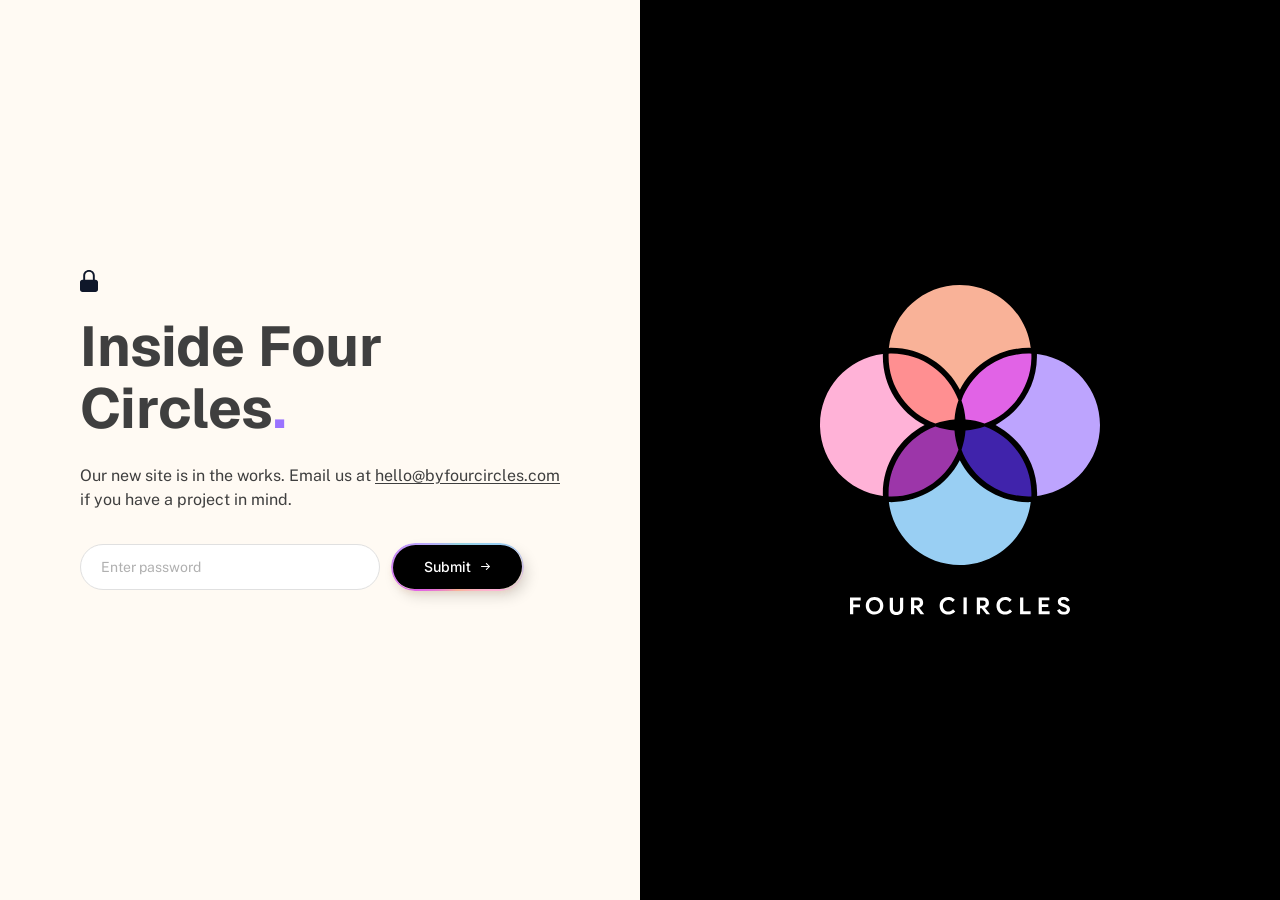
==== index.html @ 44c427d6 "Nav scroll-progress bar, purple active underline, project switcher, sharper hero images Nav: removed" ====
<!DOCTYPE html>
<html lang="en">
<head>
  <meta charset="UTF-8">
  <meta name="viewport" content="width=device-width, initial-scale=1.0">
  <script>if(sessionStorage.getItem('fc-auth')!=='true')window.location.replace('password.html');</script>
  <title>Four Circles — A design agency that actually cares</title>
  <meta name="description" content="Four Circles is a design agency that actually cares. We deliver digital experiences, brand identity, product design, and creative systems for ambitious teams.">
  <meta name="keywords" content="design agency, branding, digital experience, UX design, product design, brand identity, design systems, creative agency">
  <meta property="og:title" content="Four Circles — A design agency that actually cares">
  <meta property="og:description" content="We make complex design look easy. Brand, product, and digital design for ambitious teams.">
  <meta property="og:type" content="website">
  <meta property="og:url" content="https://byfourcircles.com">
  <meta name="twitter:card" content="summary_large_image">
  <meta name="twitter:title" content="Four Circles — A design agency that actually cares">
  <meta name="twitter:description" content="We make complex design look easy. Brand, product, and digital design for ambitious teams.">
  <link rel="canonical" href="https://byfourcircles.com">
  <link rel="preconnect" href="https://fonts.googleapis.com">
  <link rel="preconnect" href="https://fonts.gstatic.com" crossorigin>
  <link href="https://fonts.googleapis.com/css2?family=Geist:wght@400;600;700&family=Public+Sans:wght@400;600&family=Inter:wght@500&display=swap" rel="stylesheet">
  <link rel="stylesheet" href="styles.css?v=7">
</head>
<body>

  <div class="page-container">

  <!-- Shared SVG defs for icon gradients -->
  <svg class="icon-defs" aria-hidden="true" focusable="false" width="0" height="0">
    <defs>
      <linearGradient id="grad-brand" x1="0%" y1="100%" x2="100%" y2="0%">
        <stop offset="0%" class="grad-stop-coral"></stop>
        <stop offset="38%" class="grad-stop-pink"></stop>
        <stop offset="68%" class="grad-stop-purple"></stop>
        <stop offset="100%" class="grad-stop-blue"></stop>
      </linearGradient>
    </defs>
  </svg>

  <!-- Navigation -->
  <nav class="nav">
    <div class="nav-progress" aria-hidden="true"></div>
    <a href="index.html" class="nav-brand">
      <img src="assets/logo-icon.svg" alt="Four Circles" class="nav-logo-icon">
      <img src="assets/logo-text.svg" alt="FOUR CIRCLES" class="nav-logo-text">
    </a>
    <button class="nav-hamburger" type="button" aria-label="Open menu" aria-expanded="false">
      <span class="hamburger-line"></span>
      <span class="hamburger-line"></span>
      <span class="hamburger-line"></span>
    </button>
    <div class="nav-links">
      <a href="#services" class="nav-link">Our Services</a>
      <a href="#work" class="nav-link">Work</a>
      <a href="#about" class="nav-link">About Us</a>
      <a href="contact.html" class="nav-link">Let's Talk</a>
    </div>
    <div class="nav-overlay"></div>
  </nav>

  <!-- Hero -->
  <section class="hero">
    <div class="hero-left">
      <div class="hero-content">
        <h1 class="hero-headline"><span class="nowrap">We make</span><br class="mobile-break"> <span class="nowrap">complex design</span><br class="mobile-break"> <span class="nowrap">look easy</span><span class="text-purple">.</span></h1>
      </div>
      <div class="hero-bottom">
        <p class="hero-sub">Through brand, product, and digital design, we turn scattered inputs into clear, cohesive experiences.</p>
        <a href="contact.html" class="btn-primary">
          <span>Start a project</span>
          <img src="assets/arrow-icon.svg" alt="" class="btn-arrow">
        </a>
      </div>
    </div>
    <div class="hero-right">
      <div class="hero-image">
        <canvas id="heroCanvas" aria-label="Four animated circles"></canvas>
      </div>
      <div class="hero-tags">
        <span>Digital Design Agency</span>
      </div>
    </div>
  </section>

  <!-- Services -->
  <section id="services" class="services">
    <div class="services-header">
      <div class="section-tag">
        <img src="assets/dot-gray.svg" alt="" class="dot">
        <span>What we Do</span>
      </div>
      <h2 class="services-heading">Our Services</h2>
    </div>
    <div class="accordion">

      <div class="accordion-item">
        <button class="accordion-trigger" type="button">
          <div class="accordion-icon">
            <svg class="service-icon icon-maze" viewBox="0 0 120 120" aria-hidden="true" focusable="false">
              <path class="icon-maze-arc" d="M88,80 A34,34 0 1,1 88,40" style="--arc:0"/>
              <path class="icon-maze-arc" d="M47,78 A22,22 0 1,1 73,78" style="--arc:1"/>
              <path class="icon-maze-arc" d="M52,54 A10,10 0 1,1 52,66" style="--arc:2"/>
              <circle class="icon-maze-dot" cx="0" cy="0" r="3.5">
                <animateMotion class="icon-maze-motion" dur="2.5s" repeatCount="indefinite" begin="indefinite" fill="freeze"
                  keyPoints="0;0.08;0.48;0.58;0.85;1"
                  keyTimes="0;0.08;0.42;0.52;0.82;1"
                  keySplines="0.25 0.1 0.25 1;0.42 0 0.58 1;0.25 0.1 0.25 1;0.42 0 0.58 1;0.25 0.1 0.25 1"
                  calcMode="spline"
                  path="M88,40 L88,60 A28,28 0,0,1 60,88 L60,76 A16,16 0,0,1 44,60 L60,60"/>
              </circle>
              <circle class="icon-maze-end" cx="60" cy="60" r="2.5"/>
            </svg>
          </div>
          <div class="accordion-row">
            <h3 class="accordion-title">Digital Experiences</h3>
            <p class="accordion-desc">For customer-facing digital experiences and marketing touchpoints.</p>
            <img src="assets/chevron-down.svg" alt="" class="accordion-chevron">
          </div>
        </button>
        <div class="accordion-panel">
          <div class="accordion-bullets">
            <div class="bullet-row">
              <div class="bullet-item"><img src="assets/dot-gray.svg" alt="" class="dot"><span>Websites &amp; Landing Pages</span></div>
              <div class="bullet-item"><img src="assets/dot-gray.svg" alt="" class="dot"><span>E-commerce Experiences</span></div>
              <div class="bullet-item"><img src="assets/dot-gray.svg" alt="" class="dot"><span>Digital Campaigns</span></div>
              <div class="bullet-item"><img src="assets/dot-gray.svg" alt="" class="dot"><span>Interactive Experiences</span></div>
              <div class="bullet-item"><img src="assets/dot-gray.svg" alt="" class="dot"><span>CMS Design &amp; Implementation</span></div>
              <div class="bullet-item"><img src="assets/dot-gray.svg" alt="" class="dot"><span>Front-End Development</span></div>
            </div>
          </div>
        </div>
      </div>

      <div class="accordion-item">
        <button class="accordion-trigger" type="button">
          <div class="accordion-icon">
            <svg class="service-icon icon-grid" viewBox="0 0 120 120" aria-hidden="true" focusable="false">
              <circle class="icon-grid__dot" style="--gx:0;--gy:0" cx="32" cy="32" r="4"></circle>
              <circle class="icon-grid__dot" style="--gx:1;--gy:0" cx="52" cy="32" r="4"></circle>
              <circle class="icon-grid__dot" style="--gx:2;--gy:0" cx="72" cy="32" r="4"></circle>
              <circle class="icon-grid__dot" style="--gx:3;--gy:0" cx="92" cy="32" r="4"></circle>
              <circle class="icon-grid__dot" style="--gx:0;--gy:1" cx="32" cy="52" r="4"></circle>
              <circle class="icon-grid__dot" style="--gx:1;--gy:1" cx="52" cy="52" r="4"></circle>
              <circle class="icon-grid__dot" style="--gx:2;--gy:1" cx="72" cy="52" r="4"></circle>
              <circle class="icon-grid__dot" style="--gx:3;--gy:1" cx="92" cy="52" r="4"></circle>
              <circle class="icon-grid__dot" style="--gx:0;--gy:2" cx="32" cy="72" r="4"></circle>
              <circle class="icon-grid__dot" style="--gx:1;--gy:2" cx="52" cy="72" r="4"></circle>
              <circle class="icon-grid__dot" style="--gx:2;--gy:2" cx="72" cy="72" r="4"></circle>
              <circle class="icon-grid__dot" style="--gx:3;--gy:2" cx="92" cy="72" r="4"></circle>
              <circle class="icon-grid__dot" style="--gx:0;--gy:3" cx="32" cy="92" r="4"></circle>
              <circle class="icon-grid__dot" style="--gx:1;--gy:3" cx="52" cy="92" r="4"></circle>
              <circle class="icon-grid__dot" style="--gx:2;--gy:3" cx="72" cy="92" r="4"></circle>
              <circle class="icon-grid__dot" style="--gx:3;--gy:3" cx="92" cy="92" r="4"></circle>
            </svg>
          </div>
          <div class="accordion-row">
            <h3 class="accordion-title">Brand &amp; Identity</h3>
            <p class="accordion-desc">For defining how a company looks, feels, and communicates visually.</p>
            <img src="assets/chevron-down.svg" alt="" class="accordion-chevron">
          </div>
        </button>
        <div class="accordion-panel">
          <div class="accordion-bullets">
            <div class="bullet-row">
              <div class="bullet-item"><img src="assets/dot-gray.svg" alt="" class="dot"><span>Brand Strategy</span></div>
              <div class="bullet-item"><img src="assets/dot-gray.svg" alt="" class="dot"><span>Visual Identity</span></div>
              <div class="bullet-item"><img src="assets/dot-gray.svg" alt="" class="dot"><span>Art Direction</span></div>
              <div class="bullet-item"><img src="assets/dot-gray.svg" alt="" class="dot"><span>Logo &amp; Identity Systems</span></div>
              <div class="bullet-item"><img src="assets/dot-gray.svg" alt="" class="dot"><span>Brand Guidelines</span></div>
              <div class="bullet-item"><img src="assets/dot-gray.svg" alt="" class="dot"><span>Brand Applications</span></div>
            </div>
          </div>
        </div>
      </div>

      <div class="accordion-item">
        <button class="accordion-trigger" type="button">
          <div class="accordion-icon">
            <svg class="service-icon" viewBox="0 0 120 120" aria-hidden="true" focusable="false">
              <polygon class="icon-layer icon-layer--top" points="60,26 93,42 60,58 27,42"></polygon>
              <polygon class="icon-layer icon-layer--mid" points="60,46 93,62 60,78 27,62"></polygon>
              <polygon class="icon-layer icon-layer--bottom" points="60,66 93,82 60,98 27,82"></polygon>
            </svg>
          </div>
          <div class="accordion-row">
            <h3 class="accordion-title">Product Design</h3>
            <p class="accordion-desc">For software, platforms, applications, and more complex digital workflows.</p>
            <img src="assets/chevron-down.svg" alt="" class="accordion-chevron">
          </div>
        </button>
        <div class="accordion-panel">
          <div class="accordion-bullets">
            <div class="bullet-row">
              <div class="bullet-item"><img src="assets/dot-gray.svg" alt="" class="dot"><span>UX Strategy &amp; Research</span></div>
              <div class="bullet-item"><img src="assets/dot-gray.svg" alt="" class="dot"><span>Information Architecture</span></div>
              <div class="bullet-item"><img src="assets/dot-gray.svg" alt="" class="dot"><span>User Flows &amp; Journey Design</span></div>
              <div class="bullet-item"><img src="assets/dot-gray.svg" alt="" class="dot"><span>UI &amp; Interaction Design</span></div>
              <div class="bullet-item"><img src="assets/dot-gray.svg" alt="" class="dot"><span>Prototyping</span></div>
              <div class="bullet-item"><img src="assets/dot-gray.svg" alt="" class="dot"><span>Usability Testing</span></div>
            </div>
          </div>
        </div>
      </div>

      <div class="accordion-item accordion-item--last">
        <button class="accordion-trigger" type="button">
          <div class="accordion-icon">
            <svg class="service-icon" viewBox="0 0 120 120" aria-hidden="true" focusable="false">
              <circle class="icon-ripple-ring" style="--ring:0" cx="60" cy="60" r="14"></circle>
              <circle class="icon-ripple-ring" style="--ring:1" cx="60" cy="60" r="24"></circle>
              <circle class="icon-ripple-ring" style="--ring:2" cx="60" cy="60" r="34"></circle>
              <circle class="icon-ripple-ring" style="--ring:3" cx="60" cy="60" r="44"></circle>
              <circle class="icon-dot icon-dot--center" cx="60" cy="60" r="5"></circle>
            </svg>
          </div>
          <div class="accordion-row">
            <h3 class="accordion-title">Creative Systems</h3>
            <p class="accordion-desc">For making design scalable, repeatable, and easier for teams to maintain.</p>
            <img src="assets/chevron-down.svg" alt="" class="accordion-chevron">
          </div>
        </button>
        <div class="accordion-panel">
          <div class="accordion-bullets">
            <div class="bullet-row">
              <div class="bullet-item"><img src="assets/dot-gray.svg" alt="" class="dot"><span>Design Systems</span></div>
              <div class="bullet-item"><img src="assets/dot-gray.svg" alt="" class="dot"><span>Component Libraries</span></div>
              <div class="bullet-item"><img src="assets/dot-gray.svg" alt="" class="dot"><span>Templates &amp; Toolkits</span></div>
              <div class="bullet-item"><img src="assets/dot-gray.svg" alt="" class="dot"><span>Campaign Systems</span></div>
              <div class="bullet-item"><img src="assets/dot-gray.svg" alt="" class="dot"><span>Content Systems</span></div>
              <div class="bullet-item"><img src="assets/dot-gray.svg" alt="" class="dot"><span>Governance &amp; Documentation</span></div>
            </div>
          </div>
        </div>
      </div>

    </div>
  </section>

  <!-- Featured Work -->
  <section id="work" class="featured-work">
    <div class="section-tag">
      <img src="assets/dot-pink.svg" alt="" class="dot">
      <span>Featured work</span>
    </div>
    <div class="featured-work-header">
      <h2 class="featured-work-heading">Work We've Done Along the Way</h2>
      <p class="featured-work-desc">Four Circles is new. Our experience isn't. We bring years of experience in high-regulation industries across agencies, internal teams, and global brands. Selected projects shown below were created by our founders in previous roles.</p>
    </div>
    <div class="featured-work-grid">
      <a class="work-card" href="work-design-systems.html">
        <div class="work-card-image">
          <img src="assets/project-design-systems.jpg" alt="Alexion Pharmaceuticals design system project">
        </div>
        <div class="work-card-info">
          <span class="work-card-category" style="color: #cc2e7a">Digital Experiences</span>
          <div class="work-card-title-row">
            <h3 class="work-card-title">Alexion Pharmaceuticals</h3>
            <span class="work-card-arrow">
              <svg width="32" height="32" viewBox="0 0 32 32" fill="none" xmlns="http://www.w3.org/2000/svg">
                <circle cx="16" cy="16" r="16" fill="#3f3f3f"/>
                <path d="M13 16h6m0 0l-2.5-2.5m2.5 2.5l-2.5 2.5" stroke="#fff" stroke-width="1.5" stroke-linecap="round" stroke-linejoin="round"/>
              </svg>
            </span>
          </div>
        </div>
      </a>
      <a class="work-card" href="work-branding.html">
        <div class="work-card-image">
          <img src="assets/case-branding-hero.jpg" alt="Government Operational Case Management dashboard">
        </div>
        <div class="work-card-info">
          <span class="work-card-category" style="color: #1173b4">Data Operations</span>
          <div class="work-card-title-row">
            <h3 class="work-card-title">Government Operational Case Management</h3>
            <span class="work-card-arrow">
              <svg width="32" height="32" viewBox="0 0 32 32" fill="none" xmlns="http://www.w3.org/2000/svg">
                <circle cx="16" cy="16" r="16" fill="#3f3f3f"/>
                <path d="M13 16h6m0 0l-2.5-2.5m2.5 2.5l-2.5 2.5" stroke="#fff" stroke-width="1.5" stroke-linecap="round" stroke-linejoin="round"/>
              </svg>
            </span>
          </div>
        </div>
      </a>
      <a class="work-card" href="work-product-design.html">
        <div class="work-card-image">
          <img src="assets/case-product-design-hero.jpg" alt="Neighborhood Dealer Operations dashboard">
        </div>
        <div class="work-card-info">
          <span class="work-card-category" style="color: #9c36a9">Product Design</span>
          <div class="work-card-title-row">
            <h3 class="work-card-title">Neighborhood Dealer Operations</h3>
            <span class="work-card-arrow">
              <svg width="32" height="32" viewBox="0 0 32 32" fill="none" xmlns="http://www.w3.org/2000/svg">
                <circle cx="16" cy="16" r="16" fill="#3f3f3f"/>
                <path d="M13 16h6m0 0l-2.5-2.5m2.5 2.5l-2.5 2.5" stroke="#fff" stroke-width="1.5" stroke-linecap="round" stroke-linejoin="round"/>
              </svg>
            </span>
          </div>
        </div>
      </a>
    </div>
  </section>

  <!-- Industries -->
  <section class="industries-bar">
    <span class="industries-label">Industries we specialize in:</span>
    <div class="industries-list">
      <span class="industry-item">Life &amp; Healthcare Sciences</span>
      <img src="assets/dot-orange.svg" alt="" class="dot">
      <span class="industry-item">Automotive</span>
      <img src="assets/dot-orange.svg" alt="" class="dot">
      <span class="industry-item">Government</span>
      <img src="assets/dot-orange.svg" alt="" class="dot">
      <span class="industry-item">Food &amp; Hospitality</span>
    </div>
  </section>

  <!-- How We Think -->
  <section id="about" class="how-we-think">
    <div class="hwt-left">
      <div class="section-tag section-tag--light">
        <img src="assets/dot-white.svg" alt="" class="dot">
        <span>Why Four circles</span>
      </div>
      <h2 class="hwt-heading">How We Think</h2>
    </div>
    <div class="hwt-cards">
      <div class="hwt-divider"></div>
      <div class="hwt-card">
        <img src="assets/line-orange.svg" alt="" class="hwt-line">
        <h3>No compromising aesthetics.</h3>
        <p>It should work beautifully and look the part. We don't settle for design that simply gets the job done.</p>
      </div>
      <div class="hwt-divider"></div>
      <div class="hwt-card">
        <img src="assets/line-purple.svg" alt="" class="hwt-line">
        <h3>We get it right, fast.</h3>
        <p>We make it happen without making it complicated. We pride ourselves in meeting our commitments.</p>
      </div>
      <div class="hwt-divider"></div>
      <div class="hwt-card">
        <img src="assets/line-pink.svg" alt="" class="hwt-line">
        <h3>We care.</h3>
        <p>And sometimes, too much. About the details, the bigger picture, the people we work with, and the work we put into the world.</p>
      </div>
    </div>
  </section>

  <!-- Let's Talk -->
  <section id="contact" class="lets-talk">
    <img src="assets/lets-talk-bg.png" alt="" class="lets-talk-bg">
    <div class="lets-talk-content">
      <h2>Let's Talk</h2>
      <p>We partner with ambitious teams to build clarity and deliver meaningful results.</p>
      <a href="contact.html" class="btn-primary">
        <span>Start a project</span>
        <img src="assets/arrow-icon.svg" alt="" class="btn-arrow">
      </a>
    </div>
  </section>

  <!-- Footer -->
  <footer class="footer">
    <div class="footer-simple">
      <div class="footer-brand">
        <a href="index.html" class="nav-brand">
          <img src="assets/logo-icon.svg" alt="Four Circles" class="nav-logo-icon">
          <img src="assets/logo-text.svg" alt="FOUR CIRCLES" class="nav-logo-text">
        </a>
        <p class="footer-tagline">We help companies discover the intersection of purpose, strategy, and design.</p>
      </div>
      <div class="footer-links">
        <a href="mailto:hello@byfourcircles.com" class="footer-link footer-link--icon">
          <svg width="20" height="20" viewBox="0 0 24 24" fill="none" stroke="currentColor" stroke-width="1.5" stroke-linecap="round" stroke-linejoin="round" xmlns="http://www.w3.org/2000/svg">
            <rect x="2" y="4" width="20" height="16" rx="2"/>
            <path d="M22 4L12 13 2 4"/>
          </svg>
          <span>hello@byfourcircles.com</span>
        </a>
        <a href="https://linkedin.com/company/fourcircles" target="_blank" rel="noopener noreferrer" class="footer-link footer-link--icon">
          <svg width="20" height="20" viewBox="0 0 24 24" fill="currentColor" xmlns="http://www.w3.org/2000/svg">
            <path d="M20.447 20.452h-3.554v-5.569c0-1.328-.027-3.037-1.852-3.037-1.853 0-2.136 1.445-2.136 2.939v5.667H9.351V9h3.414v1.561h.046c.477-.9 1.637-1.85 3.37-1.85 3.601 0 4.267 2.37 4.267 5.455v6.286zM5.337 7.433a2.062 2.062 0 01-2.063-2.065 2.064 2.064 0 112.063 2.065zm1.782 13.019H3.555V9h3.564v11.452zM22.225 0H1.771C.792 0 0 .774 0 1.729v20.542C0 23.227.792 24 1.771 24h20.451C23.2 24 24 23.227 24 22.271V1.729C24 .774 23.2 0 22.222 0h.003z"/>
          </svg>
          <span>LinkedIn</span>
        </a>
      </div>
    </div>
    <div class="footer-bottom">
      <p class="footer-copy">&copy; 2026 Four Circles Design Consultancy. All rights reserved.</p>
    </div>
  </footer>

  </div><!-- /.page-container -->

  <script src="script.js"></script>
  <script src="hero-animation.js"></script>
</body>
</html>
---- styles.css ----
/* =============================================
   DESIGN TOKENS
   ============================================= */
:root {
  --color-bg: #fffaf3;
  --color-black: #000000;
  --color-text: #3f3f3f;
  --color-text-dark: #363636;
  --color-border: #cdcdcd;
  --color-border-light: #efefef;
  --color-purple: #9a73ff;
  --color-pink: #cc2e7a;
  --color-orange: #ef8e6a;
  --color-blue: #0e8de1;
  --color-cyan-border: #96d3e0;

  --font-heading: 'Geist', -apple-system, BlinkMacSystemFont, sans-serif;
  --font-body: 'Public Sans', -apple-system, BlinkMacSystemFont, sans-serif;
  --font-button: 'Inter', -apple-system, BlinkMacSystemFont, sans-serif;
}

/* =============================================
   RESET & BASE
   ============================================= */
*, *::before, *::after {
  margin: 0;
  padding: 0;
  box-sizing: border-box;
}

html {
  scroll-behavior: smooth;
  -webkit-font-smoothing: antialiased;
  -moz-osx-font-smoothing: grayscale;
}

body {
  font-family: var(--font-body);
  background-color: var(--color-bg);
  color: var(--color-text);
  line-height: 1.6;
}

/* Page container */
.page-container {
  max-width: 1512px;
  margin: 0 auto;
  border-left: 1px solid var(--color-border);
  border-right: 1px solid var(--color-border);
}

a {
  text-decoration: none;
  color: inherit;
}

img {
  max-width: 100%;
  display: block;
}

button {
  border: none;
  background: none;
  cursor: pointer;
  font-family: inherit;
}

/* =============================================
   UTILITIES
   ============================================= */
.text-purple {
  color: var(--color-purple);
}

.dot {
  width: 6px;
  height: 6px;
  flex-shrink: 0;
}

.section-tag {
  display: flex;
  align-items: center;
  gap: 12px;
  font-family: var(--font-heading);
  font-size: 12px;
  font-weight: 600;
  letter-spacing: 1.44px;
  text-transform: uppercase;
  color: var(--color-text);
}

.section-tag--light {
  color: #fff;
}

/* =============================================
   BUTTON
   ============================================= */
.btn-primary {
  display: inline-flex;
  align-items: center;
  gap: 10px;
  color: #fff;
  padding: 12px 32px;
  border-radius: 100px;
  font-family: var(--font-button);
  font-size: 14px;
  font-weight: 500;
  border: none;
  background: var(--color-black);
  position: relative;
  box-shadow: 0 4px 5.5px rgba(251, 181, 134, 0.19), 5px 7px 13.4px rgba(0, 0, 0, 0.15);
  transition: transform 0.3s ease, box-shadow 0.3s ease;
  flex-shrink: 0;
}

.btn-primary::before {
  content: '';
  position: absolute;
  inset: -1.5px;
  border-radius: 100px;
  padding: 1.5px;
  background: conic-gradient(from 180deg, #F9B298, #E163E6, #BDA4FE, #96d3e0, #99CFF3, #FFB2D7, #F9B298);
  -webkit-mask: linear-gradient(#fff 0 0) content-box, linear-gradient(#fff 0 0);
  -webkit-mask-composite: xor;
  mask-composite: exclude;
}

/* hover fill as a crossfading overlay, not a transitioned background —
   browsers don't animate a solid-to-gradient (or gradient-to-gradient)
   `background` change smoothly, so a direct transition on the property
   just snaps partway through, reading as a flash at the start of hover */
.btn-primary::after {
  content: '';
  position: absolute;
  inset: 0;
  z-index: -1;
  border-radius: 100px;
  background: linear-gradient(135deg, #3a3a3a, #1a1a1a);
  opacity: 0;
  transition: opacity 0.3s ease;
}

.btn-primary:hover {
  transform: translateY(-2px);
  box-shadow: 0 6px 12px rgba(251, 181, 134, 0.25), 5px 10px 20px rgba(0, 0, 0, 0.18);
}

.btn-primary:hover::after {
  opacity: 1;
}

.btn-arrow {
  width: 9px;
  height: 7px;
  transform: rotate(180deg);
  filter: brightness(0) invert(1);
}

/* =============================================
   NAVIGATION
   ============================================= */
.nav {
  display: flex;
  align-items: center;
  justify-content: space-between;
  padding: 20px 60px;
  position: sticky;
  top: 0;
  z-index: 100;
  background: var(--color-bg);
}

.nav-progress {
  position: absolute;
  left: 0;
  bottom: 0;
  height: 1px;
  width: 0%;
  background: var(--color-purple);
  z-index: 1;
  pointer-events: none;
}

.nav-brand {
  display: flex;
  align-items: center;
  gap: 11px;
}

.nav-logo-icon {
  width: 49px;
  height: 49px;
}

.nav-logo-text {
  width: 133px;
  height: 11px;
}

.nav-links {
  display: flex;
  align-items: center;
  gap: 40px;
}

.nav-link {
  position: relative;
  font-family: var(--font-heading);
  font-size: 14px;
  font-weight: 500;
  letter-spacing: 0.42px;
  color: var(--color-text);
  transition: color 0.3s ease;
}

.nav-link--active {
  font-weight: 600;
  color: var(--color-purple);
}

.nav-link--active::after {
  content: '';
  position: absolute;
  left: 0;
  right: 0;
  bottom: -6px;
  height: 2px;
  background: var(--color-purple);
}

.nav-link:hover {
  color: var(--color-purple);
}

/* =============================================
   HERO
   ============================================= */
.hero {
  display: flex;
  position: relative;
}

.hero-left {
  width: 73.3%;
  flex-shrink: 0;
  display: flex;
  flex-direction: column;
  gap: 48px;
  padding: 120px 80px;
  border-right: 1px solid var(--color-border);
}

.hero-headline {
  font-family: var(--font-heading);
  font-size: 90px;
  font-weight: 700;
  line-height: 90px;
  color: var(--color-text);
}

.nowrap {
  white-space: nowrap;
}

.mobile-break {
  display: none;
}

.hero-bottom {
  display: flex;
  align-items: center;
  gap: 150px;
  max-width: 758px;
}

.hero-sub {
  font-family: var(--font-body);
  font-size: 16px;
  font-weight: 400;
  line-height: 24px;
  color: var(--color-black);
  flex: 1;
}

.hero-right {
  flex: 1;
  display: flex;
  flex-direction: column;
  min-width: 0;
}

.hero-image {
  flex: 1;
  overflow: hidden;
  min-height: 0;
}

.hero-image img,
.hero-image canvas {
  width: 100%;
  height: 100%;
  object-fit: cover;
  object-position: right top;
  display: block;
}

.hero-tags {
  display: flex;
  align-items: center;
  gap: 12px;
  padding: 20px;
  border-top: 1px solid var(--color-border);
  font-family: var(--font-heading);
  font-size: 12px;
  font-weight: 600;
  letter-spacing: 1.44px;
  text-transform: uppercase;
  color: var(--color-text);
}

/* =============================================
   SERVICES / ACCORDION
   ============================================= */
.services {
  padding: 60px 80px;
  display: flex;
  flex-direction: column;
  gap: 20px;
}

.services-header {
  display: flex;
  flex-direction: column;
  gap: 12px;
}

.services-heading {
  font-family: var(--font-heading);
  font-size: 48px;
  font-weight: 600;
  line-height: 50px;
  color: var(--color-text);
}

.accordion {
  display: flex;
  flex-direction: column;
}

.accordion-item {
  border-bottom: 1px solid var(--color-border);
  position: relative;
  transition: background-color 0.35s ease, color 0.35s ease;
}

.accordion-item:hover {
  background-color: var(--color-black);
}

.accordion-item:hover .accordion-title,
.accordion-item:hover .accordion-desc,
.accordion-item:hover .accordion-chevron {
  color: #fff;
  filter: brightness(0) invert(1);
}

.accordion-item:hover .accordion-title,
.accordion-item:hover .accordion-desc {
  filter: none;
  color: #fff;
}

.accordion-item--last {
  border-bottom: none;
}

.accordion-trigger {
  width: 100%;
  display: flex;
  align-items: flex-start;
  gap: 40px;
  padding: 20px 0;
  text-align: left;
  cursor: pointer;
  background: none;
  border: none;
}

.accordion-trigger:hover {
  opacity: 1;
}

.accordion-icon {
  width: 80px;
  height: 90px;
  display: flex;
  align-items: center;
  justify-content: center;
  flex-shrink: 0;
}

.accordion-icon img {
  width: 75px;
  height: 79px;
  object-fit: contain;
}

.accordion-row {
  flex: 1;
  display: flex;
  align-items: center;
  gap: 10px;
  align-self: stretch;
}

.accordion-title {
  font-family: var(--font-heading);
  font-size: 32px;
  font-weight: 600;
  color: var(--color-text-dark);
  width: 400px;
  flex-shrink: 0;
  transition: color 0.35s ease;
}

.accordion-desc {
  font-family: var(--font-body);
  font-size: 16px;
  font-weight: 600;
  line-height: 24px;
  color: var(--color-text-dark);
  flex: 1;
  transition: color 0.35s ease;
}

.accordion-chevron {
  width: 24px;
  height: 24px;
  flex-shrink: 0;
  margin-right: 20px;
  transition: transform 0.3s ease, filter 0.35s ease;
}

.accordion-item.is-open .accordion-chevron {
  transform: rotate(180deg);
}

.accordion-panel {
  max-height: 0;
  overflow: hidden;
  transition: max-height 0.4s cubic-bezier(0.25, 0.46, 0.45, 0.94),
              opacity 0.3s ease;
  opacity: 0;
}

.accordion-item.is-open .accordion-panel {
  opacity: 1;
}

.accordion-bullets {
  display: flex;
  flex-direction: column;
  gap: 24px;
  padding: 0 0 40px 530px;
}

.bullet-row {
  display: grid;
  grid-template-columns: 1fr 1fr 1fr;
  gap: 20px 36px;
}

.bullet-item {
  display: flex;
  align-items: flex-start;
  gap: 12px;
  font-family: var(--font-body);
  font-size: 16px;
  font-weight: 600;
  color: var(--color-text);
  transition: color 0.35s ease;
}

.bullet-item .dot {
  margin-top: 8px;
  flex-shrink: 0;
}

.accordion-item:hover .bullet-item {
  color: #fff;
}

.accordion-item:hover .bullet-item .dot {
  filter: brightness(0) invert(1);
}

/* ---------- Featured Work ---------- */
.featured-work {
  padding: 60px 80px 48px;
  background: var(--color-bg);
  position: relative;
}

.featured-work > .section-tag {
  margin-bottom: 12px;
}

.featured-work-header {
  display: flex;
  align-items: flex-start;
  gap: 24px;
  margin-bottom: 40px;
}

.featured-work-heading {
  flex: 1;
  font-family: var(--font-heading);
  font-size: 48px;
  font-weight: 600;
  line-height: 52px;
  color: var(--color-text);
}

.featured-work-desc {
  flex: 1;
  font-family: var(--font-body);
  font-size: 16px;
  line-height: 24px;
  color: var(--color-text);
}

.featured-work-grid {
  display: flex;
  gap: 24px;
}

.work-card {
  flex: 1;
  background: #fffdfa;
  border: 1px solid #cdcdcd;
  overflow: hidden;
  display: flex;
  flex-direction: column;
  text-decoration: none;
  transition: box-shadow 0.3s ease, transform 0.3s ease;
}

.work-card:hover {
  box-shadow: 0 6px 12px rgba(251, 181, 134, 0.25), 5px 10px 20px rgba(0, 0, 0, 0.18);
  transform: translateY(-4px);
}

.work-card-image {
  padding: 8px 8px 0;
  overflow: hidden;
  border-radius: 4px;
}

.work-card-image img {
  width: 100%;
  height: 260px;
  object-fit: cover;
  display: block;
}

.work-card-info {
  padding: 24px;
  display: flex;
  flex-direction: column;
  gap: 16px;
}

.work-card-category {
  font-family: var(--font-body);
  font-size: 14px;
  font-weight: 600;
  letter-spacing: 1.68px;
  text-transform: uppercase;
  line-height: 20px;
}

.work-card-title-row {
  display: flex;
  align-items: center;
  justify-content: space-between;
}

.work-card-title {
  font-family: var(--font-heading);
  font-size: 24px;
  font-weight: 600;
  line-height: 24px;
  color: var(--color-text);
}

.work-card-arrow {
  flex-shrink: 0;
}

.work-card-arrow svg {
  display: block;
}

/* ---------- Specialties ---------- */
.industries-bar {
  display: flex;
  align-items: center;
  border: 1px solid var(--color-border);
  margin: 0 80px 60px;
}

.industries-label {
  font-family: var(--font-heading);
  font-size: 14px;
  font-weight: 600;
  letter-spacing: 1.44px;
  text-transform: uppercase;
  color: var(--color-text);
  flex-shrink: 0;
  padding: 20px 24px;
  border-right: 1px solid var(--color-border);
  margin-right: 24px;
}

.industries-list {
  display: flex;
  align-items: center;
  gap: 16px;
}

.industry-item {
  font-family: var(--font-heading);
  font-size: 14px;
  font-weight: 600;
  letter-spacing: 0.84px;
  text-transform: uppercase;
  color: var(--color-text);
}

/* =============================================
   HOW WE THINK
   ============================================= */
.how-we-think {
  background: var(--color-black);
  display: flex;
  gap: 32px;
  padding: 80px;
  align-items: flex-start;
  position: relative;
}

.hwt-left {
  width: 400px;
  flex-shrink: 0;
  display: flex;
  flex-direction: column;
  gap: 12px;
}

.hwt-heading {
  font-family: var(--font-heading);
  font-size: 48px;
  font-weight: 600;
  line-height: 50px;
  color: #fff;
}

.hwt-cards {
  flex: 1;
  display: flex;
  gap: 32px;
  align-items: flex-start;
}

.hwt-divider {
  width: 1px;
  align-self: stretch;
  background: rgba(255, 255, 255, 0.15);
}

.hwt-card {
  flex: 1;
  display: flex;
  flex-direction: column;
  gap: 16px;
}

.hwt-line {
  width: 35px;
  height: 4px;
}

.hwt-card h3 {
  font-family: var(--font-heading);
  font-size: 24px;
  font-weight: 600;
  color: #fff;
}

.hwt-card p {
  font-family: var(--font-body);
  font-size: 16px;
  font-weight: 400;
  line-height: 24px;
  color: #fff;
}

/* =============================================
   LET'S TALK
   ============================================= */
.lets-talk {
  position: relative;
  height: 385px;
  display: flex;
  align-items: center;
  padding: 48px 80px;
}

.lets-talk-bg {
  position: absolute;
  inset: 0;
  width: 100%;
  height: 100%;
  object-fit: cover;
  pointer-events: none;
}

.lets-talk-content {
  position: relative;
  z-index: 1;
  display: flex;
  flex-direction: column;
  align-items: flex-start;
  gap: 12px;
  width: 366px;
}

.lets-talk-content .btn-primary {
  margin-top: 12px;
}

.lets-talk-content h2 {
  font-family: var(--font-heading);
  font-size: 60px;
  font-weight: 700;
  color: var(--color-text);
}

.lets-talk-content p {
  font-family: var(--font-body);
  font-size: 16px;
  font-weight: 400;
  line-height: 24px;
  color: var(--color-text);
}

/* =============================================
   FOOTER
   ============================================= */
.footer {
  display: flex;
  flex-direction: column;
}

.footer-simple {
  display: flex;
  align-items: flex-start;
  justify-content: space-between;
  padding: 48px 60px;
  background: #f2f0ed;
}

.footer-brand {
  display: flex;
  flex-direction: column;
  gap: 16px;
}

.footer-tagline {
  font-family: var(--font-body);
  font-size: 14px;
  color: rgba(0, 0, 0, 0.5);
  max-width: 360px;
  line-height: 1.5;
}

.footer-links {
  display: flex;
  align-items: center;
  gap: 32px;
}

.footer-link {
  font-family: var(--font-body);
  font-size: 14px;
  color: var(--color-text);
  transition: opacity 0.3s ease;
}

.footer-link:hover {
  opacity: 0.7;
}

.footer-link--icon {
  display: flex;
  align-items: center;
  gap: 8px;
}

.footer-link--icon svg {
  width: 18px;
  height: 18px;
}

.footer-bottom {
  padding: 24px 60px;
  background: #f2f0ed;
  position: relative;
}

.footer-copy {
  font-family: var(--font-body);
  font-size: 13px;
  color: rgba(0, 0, 0, 0.4);
}

/* =============================================
   SERVICE ICONS — animated SVGs
   ============================================= */
.icon-defs { position: absolute; width: 0; height: 0; overflow: hidden; }
.grad-stop-coral { stop-color: #F9B298; }
.grad-stop-pink { stop-color: #E163E6; }
.grad-stop-purple { stop-color: #BDA4FE; }
.grad-stop-blue { stop-color: #99CFF3; }

.service-icon {
  width: 100%;
  height: 100%;
  overflow: visible;
  transform-origin: center;
}

.icon-maze-arc {
  fill: none;
  stroke: #55534e;
  stroke-width: 2;
  stroke-linecap: round;
  transition: stroke 0.5s ease;
  transform-origin: 60px 60px;
}

@keyframes icon-maze-spin {
  from { transform: rotate(0deg); }
  to { transform: rotate(360deg); }
}

.icon-maze-trail {
  fill: none;
  stroke: none;
}

.icon-maze-dot {
  fill: url(#grad-brand);
  opacity: 0;
  transition: opacity 0.3s ease;
}

.icon-maze-end {
  display: none;
}

.accordion-item:hover .icon-maze-dot {
  opacity: 1;
}

.accordion-item:hover .icon-maze-arc {
  stroke: #BDA4FE;
}

@media (prefers-reduced-motion: no-preference) {
  .accordion-item:hover .icon-maze {
    animation: icon-maze-spin 12s linear infinite;
  }

  .accordion-item:hover .icon-maze-arc {
    stroke: #BDA4FE;
  }
}

@keyframes icon-maze-color {
  0%, 100% { stroke: #55534e; }
  20% { stroke: #F9B298; }
  40% { stroke: #E163E6; }
  60% { stroke: #BDA4FE; }
  80% { stroke: #99CFF3; }
}

.icon-grid__dot {
  fill: none;
  stroke: #55534e;
  stroke-width: 1.8;
  transform-box: fill-box;
  transform-origin: center;
}

@media (prefers-reduced-motion: no-preference) {
  .accordion-item:hover .icon-grid__dot {
    animation: icon-grid-wave 2.4s cubic-bezier(0.22, 1, 0.36, 1) infinite;
    animation-delay: calc((var(--gx, 0) + var(--gy, 0)) * 70ms);
  }
}

@keyframes icon-grid-wave {
  0%, 100% { stroke: #55534e; transform: scale(1); }
  16% { stroke: #F9B298; transform: scale(1.3); }
  32% { stroke: #BDA4FE; transform: scale(1); }
}

.icon-layer {
  fill: none;
  stroke: #55534e;
  stroke-width: 2;
  stroke-linejoin: round;
  transform-box: fill-box;
  transition: stroke 0.5s ease, transform 0.5s cubic-bezier(0.22, 1, 0.36, 1);
}

@media (prefers-reduced-motion: no-preference) {
  .accordion-item:hover .icon-layer--top {
    animation: icon-layer-top 2s cubic-bezier(0.22, 1, 0.36, 1) infinite;
  }

  .accordion-item:hover .icon-layer--mid {
    animation: icon-layer-mid 2s cubic-bezier(0.22, 1, 0.36, 1) infinite;
  }

  .accordion-item:hover .icon-layer--bottom {
    animation: icon-layer-bottom 2s cubic-bezier(0.22, 1, 0.36, 1) infinite;
  }
}

@keyframes icon-layer-top {
  0%, 100% { transform: translateY(0); stroke: #55534e; }
  25% { transform: translateY(-11px); stroke: #F9B298; }
  50% { transform: translateY(0); stroke: #F9B298; }
}

@keyframes icon-layer-mid {
  0%, 100% { stroke: #55534e; }
  25% { stroke: #E163E6; }
  50% { stroke: #E163E6; }
}

@keyframes icon-layer-bottom {
  0%, 100% { transform: translateY(0); stroke: #55534e; }
  25% { transform: translateY(11px); stroke: #99CFF3; }
  50% { transform: translateY(0); stroke: #99CFF3; }
}

.icon-ripple-ring {
  fill: none;
  stroke: #55534e;
  stroke-width: 1.8;
  stroke-opacity: 0.6;
  transform-box: fill-box;
  transform-origin: center;
}

.icon-dot--center {
  fill: #55534e;
  transform-box: fill-box;
  transform-origin: center;
  transition: fill 0.3s ease;
}

@media (prefers-reduced-motion: no-preference) {
  .accordion-item:hover .icon-dot--center {
    fill: #F9B298;
    animation: icon-dot-pulse 2.6s cubic-bezier(0.22, 1, 0.36, 1) infinite;
  }

  .accordion-item:hover .icon-ripple-ring {
    animation: icon-ripple-wave 2.6s cubic-bezier(0.22, 1, 0.36, 1) infinite;
    animation-delay: calc(var(--ring, 0) * 160ms + 160ms);
  }
}

@keyframes icon-dot-pulse {
  0%, 100% { transform: scale(1); }
  15% { transform: scale(1.3); }
  30% { transform: scale(1); }
}

@keyframes icon-ripple-wave {
  0%, 100% { stroke: #55534e; stroke-opacity: 0.5; }
  22% { stroke: #BDA4FE; stroke-opacity: 1; }
  44% { stroke: #55534e; stroke-opacity: 0.5; }
}

/* =============================================
   HAMBURGER MENU
   ============================================= */
.nav-hamburger {
  display: none;
  flex-direction: column;
  justify-content: center;
  gap: 5px;
  width: 32px;
  height: 32px;
  padding: 4px;
  cursor: pointer;
  z-index: 110;
}

.hamburger-line {
  display: block;
  width: 100%;
  height: 2px;
  background: var(--color-text);
  border-radius: 2px;
  transition: transform 0.3s ease, opacity 0.3s ease;
}

.nav-hamburger.active .hamburger-line:nth-child(1) {
  transform: translateY(7px) rotate(45deg);
}

.nav-hamburger.active .hamburger-line:nth-child(2) {
  opacity: 0;
}

.nav-hamburger.active .hamburger-line:nth-child(3) {
  transform: translateY(-7px) rotate(-45deg);
}

.nav-overlay {
  display: none;
}

/* =============================================
   FULL-WIDTH SEPARATOR LINES
   ============================================= */
.nav::after,
.hero::after {
  content: '';
  position: absolute;
  bottom: 0;
  left: 50%;
  transform: translateX(-50%);
  width: 100vw;
  border-bottom: 1px solid var(--color-border);
  pointer-events: none;
}

.featured-work::before,
.how-we-think::before,
.lets-talk::before,
.footer-bottom::before {
  content: '';
  position: absolute;
  top: 0;
  left: 50%;
  transform: translateX(-50%);
  width: 100vw;
  border-top: 1px solid var(--color-border);
  pointer-events: none;
}

.how-we-think::before {
  border-top-color: var(--color-border);
}

.how-we-think::after {
  content: '';
  position: absolute;
  bottom: 0;
  left: 50%;
  transform: translateX(-50%);
  width: 100vw;
  border-bottom: 1px solid var(--color-border);
  pointer-events: none;
}

.footer-bottom::before {
  border-top-color: rgba(0, 0, 0, 0.1);
}

/* =============================================
   SCROLL REVEAL
   ============================================= */
.reveal {
  opacity: 0;
  transform: translateY(24px);
  transition: opacity 0.7s cubic-bezier(0.25, 0.46, 0.45, 0.94),
              transform 0.7s cubic-bezier(0.25, 0.46, 0.45, 0.94);
}

.reveal.visible {
  opacity: 1;
  transform: translateY(0);
}

.reveal.visible.work-card {
  transition: box-shadow 0.3s ease, transform 0.3s ease, opacity 0.7s cubic-bezier(0.25, 0.46, 0.45, 0.94);
}

.reveal.visible.work-card:hover {
  transform: translateY(-4px);
}

/* =============================================
   FOCUS STYLES
   ============================================= */
:focus-visible {
  outline: 2px solid var(--color-purple);
  outline-offset: 3px;
}

.btn-primary:focus-visible {
  outline-offset: 4px;
}

.accordion-trigger:focus-visible {
  outline-offset: -2px;
}

/* =============================================
   RESPONSIVE
   ============================================= */
@media (max-width: 1280px) {
  .hero-left {
    width: 65%;
  }

  .hero-headline {
    font-size: 64px;
    line-height: 68px;
  }

  .hero-bottom {
    gap: 60px;
  }

  .accordion-bullets {
    padding-left: 0;
  }
}

@media (max-width: 1024px) {
  .hero {
    flex-direction: column;
  }

  .hero-left {
    width: 100%;
    border-right: none;
    padding: 80px 40px;
  }

  .hero-right {
    flex: none;
    height: 320px;
  }

  .hero-headline {
    font-size: 52px;
    line-height: 56px;
  }

  .hero-bottom {
    flex-direction: column;
    gap: 24px;
    align-items: flex-start;
  }

  .services {
    padding: 40px;
  }

  .accordion-title {
    width: 240px;
    font-size: 24px;
  }

  .accordion-bullets {
    padding-left: 0;
  }

  .bullet-row {
    grid-template-columns: 1fr 1fr;
  }

  .how-we-think {
    flex-direction: column;
    padding: 60px 40px;
  }

  .hwt-left {
    width: 100%;
  }


  .hwt-cards {
    flex-direction: column;
  }

  .hwt-divider {
    width: 100%;
    height: 1px;
    align-self: auto;
  }

  .industries-bar {
    padding: 0 40px;
  }

  .lets-talk {
    padding: 48px 40px;
  }

  .footer-simple {
    flex-direction: column;
    gap: 32px;
    padding: 40px;
  }

  .footer-bottom {
    padding: 24px 40px;
  }
}

@media (max-width: 768px) {
  .nav {
    padding: 16px 24px;
  }

  .nav-logo-text {
    display: block;
  }

  .nav-hamburger {
    display: flex;
  }

  .nav-links {
    position: fixed;
    top: 0;
    right: -280px;
    width: 280px;
    height: 100vh;
    background: var(--color-bg);
    flex-direction: column;
    align-items: flex-start;
    gap: 0;
    padding: 80px 32px 32px;
    border-left: 1px solid var(--color-border);
    z-index: 105;
    transition: right 0.3s ease;
  }

  .nav-links.open {
    right: 0;
  }

  .nav-link {
    font-size: 16px;
    padding: 16px 0;
    width: 100%;
    border-bottom: 1px solid var(--color-border-light);
  }

  .nav-overlay {
    position: fixed;
    inset: 0;
    background: rgba(0,0,0,0.4);
    z-index: 100;
    opacity: 0;
    pointer-events: none;
    transition: opacity 0.3s ease;
  }

  .nav-overlay.open {
    display: block;
    opacity: 1;
    pointer-events: auto;
  }

  .hero-left {
    padding: 60px 24px;
  }

  .hero-right {
    height: 260px;
  }

  .hero-headline {
    font-size: 52px;
    line-height: 54px;
  }

  .mobile-break {
    display: block;
  }

  .hero-sub {
    font-size: 16px;
    line-height: 24px;
  }

  .lets-talk-content p {
    font-size: 16px;
    line-height: 24px;
  }

  .services {
    padding: 40px 24px;
  }

  .services-heading {
    font-size: 36px;
    line-height: 40px;
  }

  .accordion-item {
    padding: 0 20px;
  }

  .accordion-trigger {
    flex-direction: column;
    gap: 16px;
  }

  .accordion-icon {
    width: 56px;
    height: 60px;
  }

  .accordion-row {
    flex-wrap: wrap;
  }

  .accordion-title {
    width: 100%;
    font-size: 22px;
  }

  .accordion-desc {
    width: 100%;
    font-size: 16px;
  }

  .accordion-chevron {
    margin-right: 0;
  }

  .accordion-bullets {
    padding-left: 0;
  }

  .bullet-row {
    grid-template-columns: 1fr;
    gap: 16px;
  }

  .industries-bar {
    margin: 0 24px 40px;
    padding: 0;
    align-items: stretch;
  }

  .industries-label {
    font-size: 11px;
    padding: 12px;
    margin-right: 0;
    flex: 0 0 auto;
    width: 110px;
    align-self: flex-start;
    border-right: none;
  }

  .industries-list {
    flex-direction: column;
    align-items: flex-start;
    gap: 6px;
    flex: 1;
    padding: 12px 16px;
    border-left: 1px solid var(--color-border);
  }

  .industries-list .dot {
    display: none;
  }

  .industry-item {
    font-size: 11px;
    display: flex;
    align-items: baseline;
    gap: 8px;
  }

  .industry-item::before {
    content: '';
    width: 5px;
    height: 5px;
    border-radius: 50%;
    background: #d64040;
    flex-shrink: 0;
    position: relative;
    top: -1px;
  }

  .how-we-think {
    padding: 48px 24px;
  }

  .hwt-heading {
    font-size: 36px;
    line-height: 40px;
  }

  .hwt-card h3 {
    font-size: 20px;
  }

  .hwt-card p {
    font-size: 16px;
  }

  .lets-talk {
    padding: 48px 24px;
    height: auto;
    min-height: 300px;
  }

  .lets-talk-content h2 {
    font-size: 40px;
  }

  .lets-talk-content {
    width: 100%;
  }

  .footer-simple {
    padding: 32px 24px;
  }

  .footer-links {
    flex-direction: column;
    align-items: flex-start;
    gap: 16px;
  }

  .featured-work {
    padding: 40px 24px 32px;
  }

  .featured-work-header {
    flex-direction: column;
    align-items: flex-start;
    gap: 16px;
  }

  .featured-work-heading {
    font-size: 32px;
    line-height: 38px;
  }

  .featured-work-desc {
    font-size: 16px;
  }

  .featured-work-grid {
    flex-direction: column;
    gap: 20px;
  }

  .work-card-title {
    font-size: 20px;
  }

  .footer-bottom {
    padding: 20px 24px;
  }
}

@media (max-width: 480px) {
  .hero-left {
    padding: 40px 20px;
    gap: 32px;
  }

  .hero-headline {
    font-size: 44px;
    line-height: 46px;
  }

  .hero-sub {
    font-size: 16px;
    line-height: 24px;
  }

  .hero-right {
    height: 200px;
  }

  .services {
    padding: 32px 20px;
  }

  .services-heading {
    font-size: 28px;
    line-height: 32px;
  }

  .accordion-title {
    font-size: 18px;
  }

  .accordion-desc {
    font-size: 16px;
  }

  .how-we-think {
    padding: 40px 20px;
  }

  .hwt-heading {
    font-size: 28px;
    line-height: 32px;
  }

  .lets-talk {
    padding: 40px 20px;
  }

  .lets-talk-content h2 {
    font-size: 32px;
  }

  .footer-simple {
    padding: 24px 20px;
  }

  .footer-bottom {
    padding: 16px 20px;
  }
}
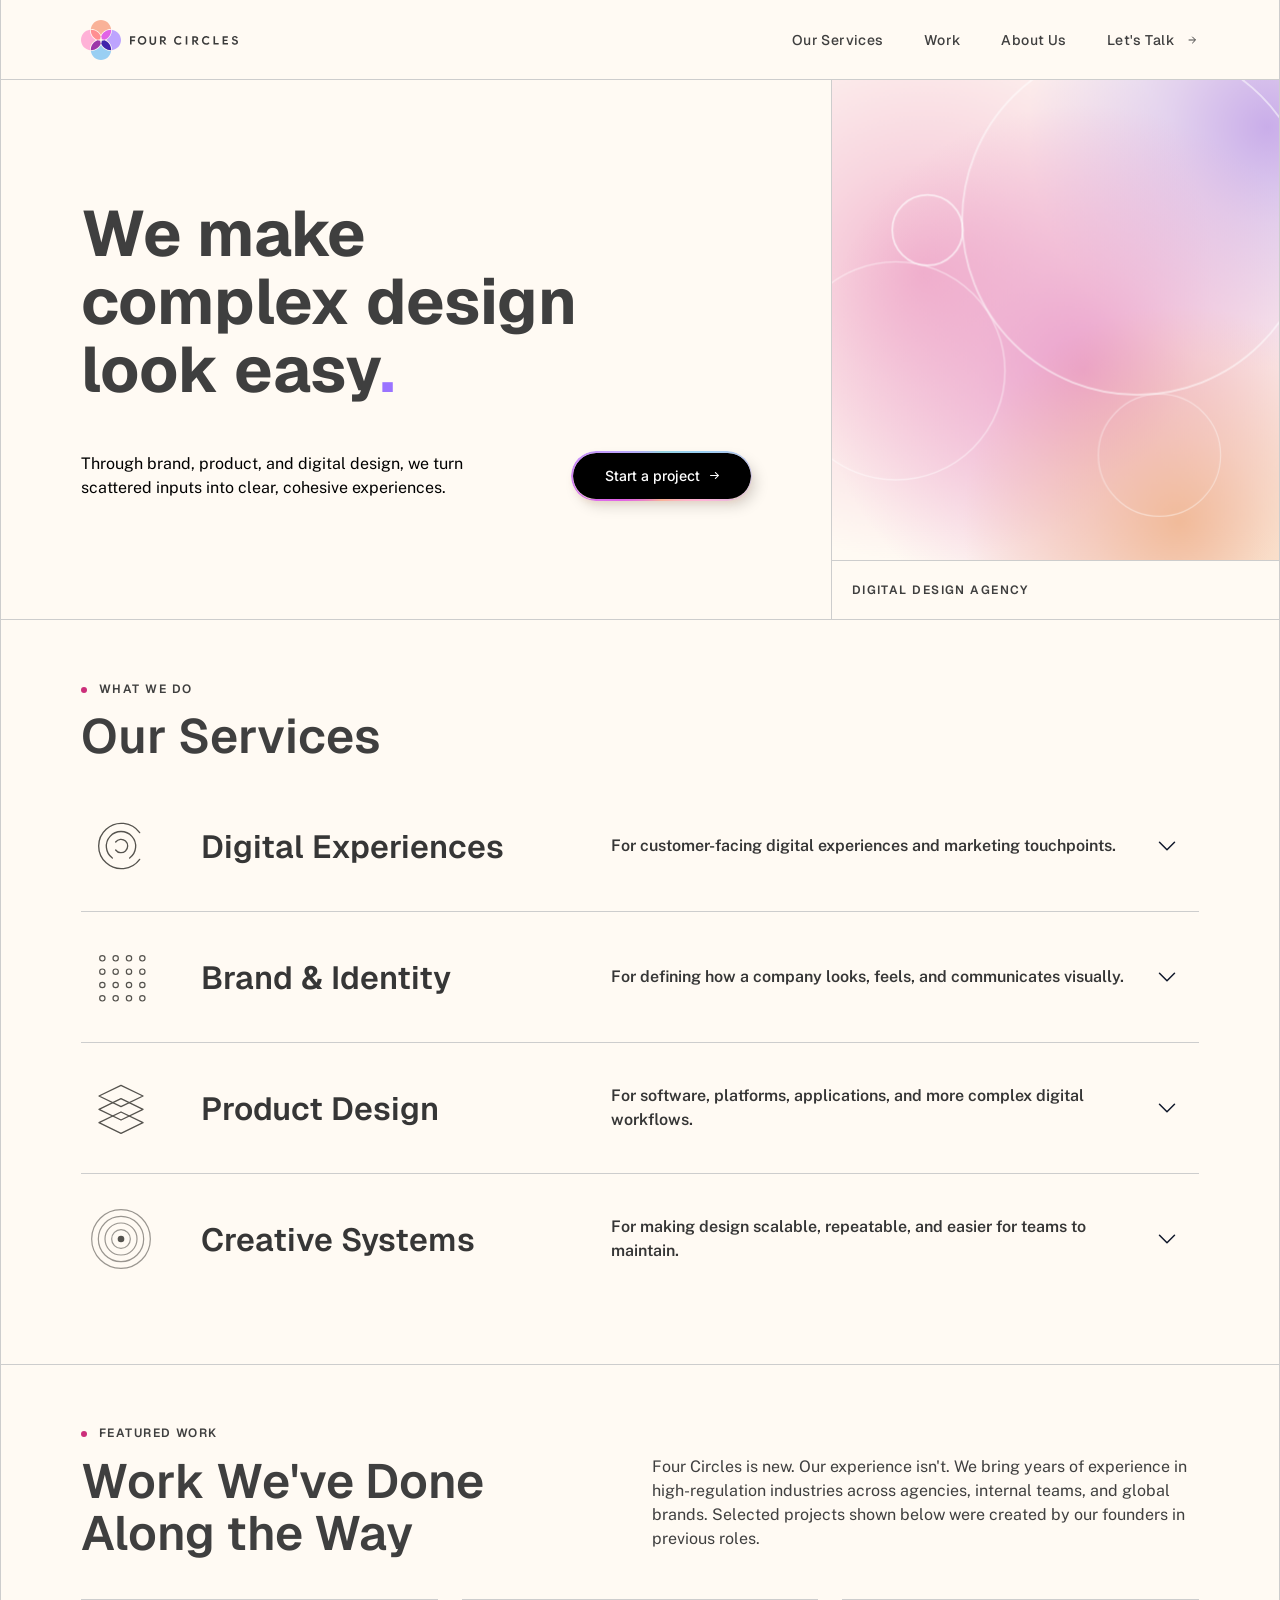
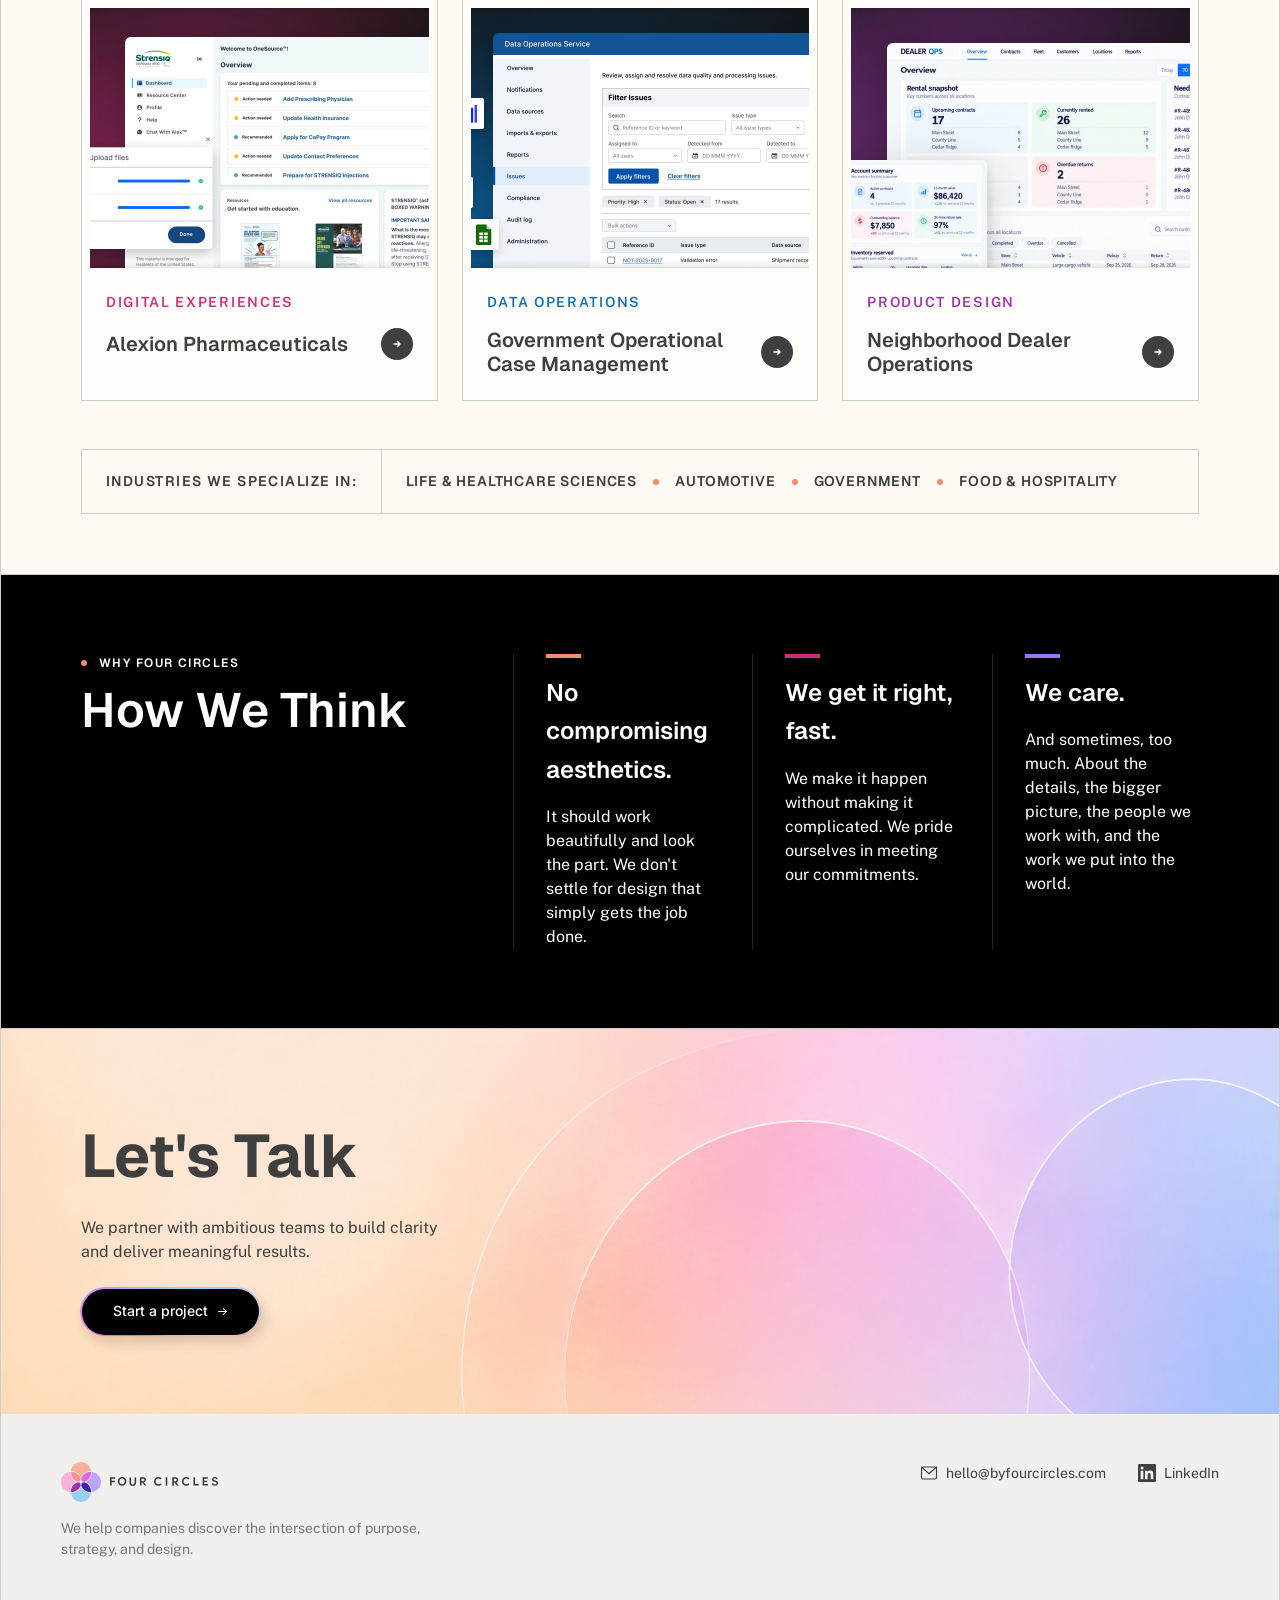
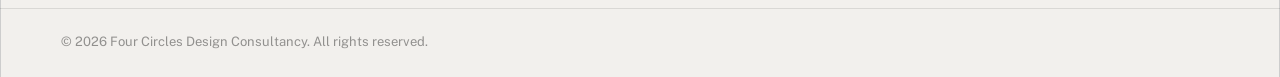
==== commit a42c4023: "Disable password gate site-wide for now Removed the sessionStorage redirect-to-password.html check f" ====
--- a/index.html
+++ b/index.html
@@ -3,7 +3,7 @@
 <head>
   <meta charset="UTF-8">
   <meta name="viewport" content="width=device-width, initial-scale=1.0">
-  <script>if(sessionStorage.getItem('fc-auth')!=='true')window.location.replace('password.html');</script>
+  <link rel="icon" type="image/svg+xml" href="assets/logo-icon.svg">
   <title>Four Circles — A design agency that actually cares</title>
   <meta name="description" content="Four Circles is a design agency that actually cares. We deliver digital experiences, brand identity, product design, and creative systems for ambitious teams.">
   <meta name="keywords" content="design agency, branding, digital experience, UX design, product design, brand identity, design systems, creative agency">
@@ -52,7 +52,10 @@
       <a href="#services" class="nav-link">Our Services</a>
       <a href="#work" class="nav-link">Work</a>
       <a href="#about" class="nav-link">About Us</a>
-      <a href="contact.html" class="nav-link">Let's Talk</a>
+      <a href="contact.html" class="nav-link nav-link--cta">Let's Talk
+        <svg width="14" height="14" viewBox="0 0 20 20" fill="none" aria-hidden="true">
+        <path d="M5.75,10 L14.25,10 M10.75,5.75 L15,10 L10.75,14.25" stroke="currentColor" stroke-width="1.4" stroke-linecap="round" stroke-linejoin="round"/>
+      </svg></a>
     </div>
     <div class="nav-overlay"></div>
   </nav>
@@ -248,7 +251,7 @@
     <div class="featured-work-grid">
       <a class="work-card" href="work-design-systems.html">
         <div class="work-card-image">
-          <img src="assets/project-design-systems.jpg" alt="Alexion Pharmaceuticals design system project">
+          <img src="assets/work-card-digital-experiences.jpg" alt="Alexion Pharmaceuticals OneSource portal">
         </div>
         <div class="work-card-info">
           <span class="work-card-category" style="color: #cc2e7a">Digital Experiences</span>
@@ -265,7 +268,7 @@
       </a>
       <a class="work-card" href="work-branding.html">
         <div class="work-card-image">
-          <img src="assets/case-branding-hero.jpg" alt="Government Operational Case Management dashboard">
+          <img src="assets/work-card-data-operations.jpg" alt="Data Operations Service dashboard">
         </div>
         <div class="work-card-info">
           <span class="work-card-category" style="color: #1173b4">Data Operations</span>
@@ -282,7 +285,7 @@
       </a>
       <a class="work-card" href="work-product-design.html">
         <div class="work-card-image">
-          <img src="assets/case-product-design-hero.jpg" alt="Neighborhood Dealer Operations dashboard">
+          <img src="assets/work-card-product-design.jpg" alt="Dealer Ops platform overview">
         </div>
         <div class="work-card-info">
           <span class="work-card-category" style="color: #9c36a9">Product Design</span>
--- a/styles.css
+++ b/styles.css
@@ -166,7 +166,7 @@
   display: flex;
   align-items: center;
   justify-content: space-between;
-  padding: 20px 60px;
+  padding: 20px 80px;
   position: sticky;
   top: 0;
   z-index: 100;
@@ -187,17 +187,17 @@
 .nav-brand {
   display: flex;
   align-items: center;
-  gap: 11px;
+  gap: 9px;
 }
 
 .nav-logo-icon {
-  width: 49px;
-  height: 49px;
+  width: 40px;
+  height: 40px;
 }
 
 .nav-logo-text {
-  width: 133px;
-  height: 11px;
+  width: 108px;
+  height: 9px;
 }
 
 .nav-links {
@@ -233,6 +233,16 @@
 
 .nav-link:hover {
   color: var(--color-purple);
+}
+
+.nav-link--cta {
+  display: inline-flex;
+  align-items: center;
+  gap: 10px;
+}
+
+.nav-link--cta svg {
+  flex-shrink: 0;
 }
 
 /* =============================================
@@ -590,7 +600,7 @@
 
 .work-card-title {
   font-family: var(--font-heading);
-  font-size: 24px;
+  font-size: 20px;
   font-weight: 600;
   line-height: 24px;
   color: var(--color-text);
@@ -627,8 +637,9 @@
 
 .industries-list {
   display: flex;
+  flex-wrap: wrap;
   align-items: center;
-  gap: 16px;
+  gap: 8px 16px;
 }
 
 .industry-item {
@@ -1213,7 +1224,12 @@
     align-self: auto;
   }
 
+  .featured-work {
+    padding: 60px 40px 48px;
+  }
+
   .industries-bar {
+    margin: 0 40px 60px;
     padding: 0 40px;
   }
 
@@ -1366,28 +1382,27 @@
   }
 
   .industries-bar {
+    flex-direction: column;
+    align-items: stretch;
     margin: 0 24px 40px;
     padding: 0;
-    align-items: stretch;
   }
 
   .industries-label {
-    font-size: 11px;
-    padding: 12px;
+    font-size: 10px;
+    letter-spacing: 0.4px;
+    padding: 12px 16px;
     margin-right: 0;
-    flex: 0 0 auto;
-    width: 110px;
-    align-self: flex-start;
+    width: auto;
+    align-self: auto;
     border-right: none;
+    border-bottom: 1px solid var(--color-border);
   }
 
   .industries-list {
-    flex-direction: column;
-    align-items: flex-start;
-    gap: 6px;
-    flex: 1;
+    flex-wrap: wrap;
+    gap: 8px 16px;
     padding: 12px 16px;
-    border-left: 1px solid var(--color-border);
   }
 
   .industries-list .dot {
@@ -1395,21 +1410,20 @@
   }
 
   .industry-item {
-    font-size: 11px;
     display: flex;
-    align-items: baseline;
-    gap: 8px;
+    align-items: center;
+    gap: 6px;
+    font-size: 10px;
+    letter-spacing: 0.4px;
   }
 
   .industry-item::before {
     content: '';
-    width: 5px;
-    height: 5px;
+    width: 4px;
+    height: 4px;
     border-radius: 50%;
-    background: #d64040;
+    background: var(--color-orange);
     flex-shrink: 0;
-    position: relative;
-    top: -1px;
   }
 
   .how-we-think {
@@ -1532,6 +1546,14 @@
     line-height: 32px;
   }
 
+  .featured-work {
+    padding: 32px 20px 24px;
+  }
+
+  .industries-bar {
+    margin: 0 20px 32px;
+  }
+
   .lets-talk {
     padding: 40px 20px;
   }
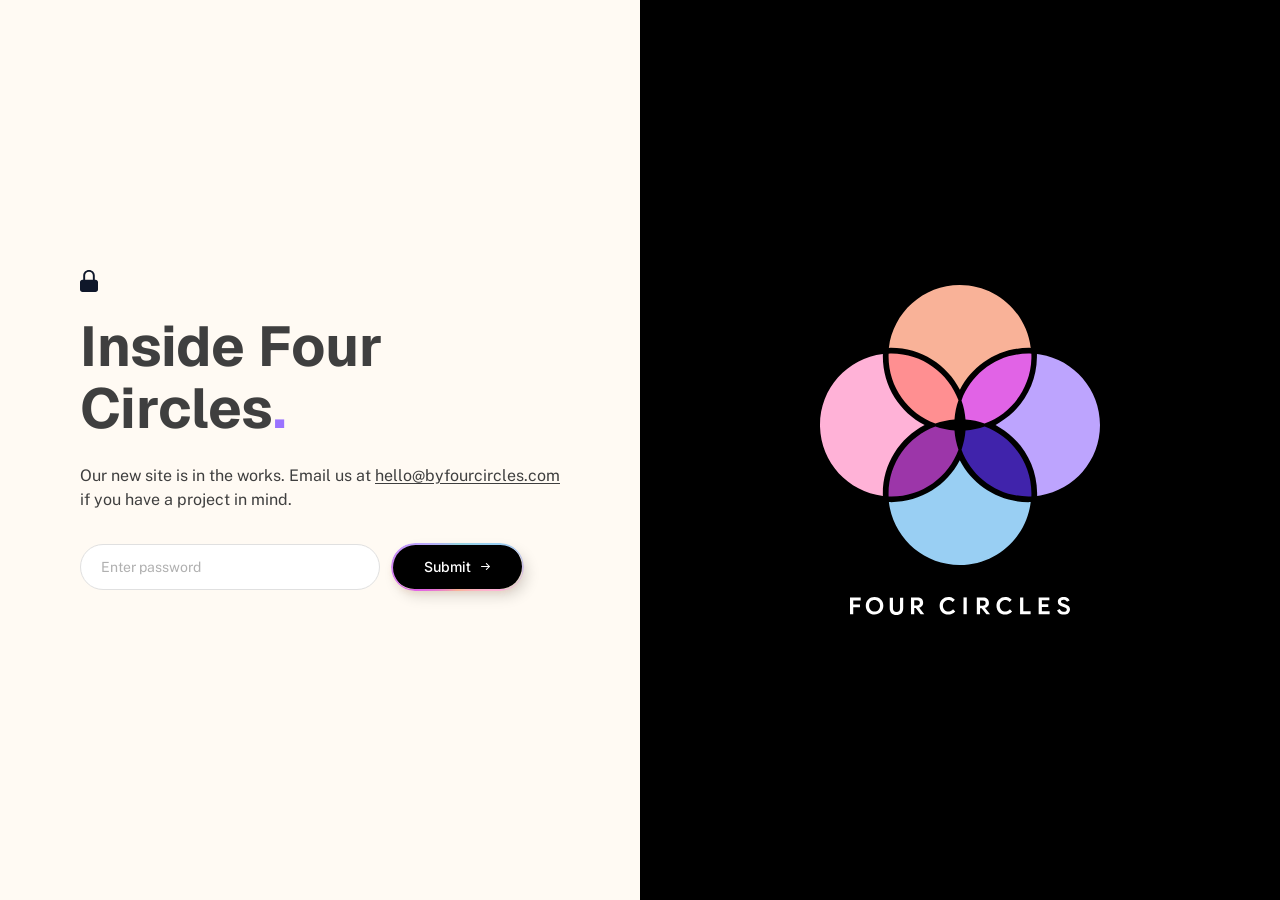
==== commit 68ed02fc: "Fix LinkedIn URL to correct company page Co-Authored-By: Claude Opus 4.6 <noreply@anthropic.com>" ====
--- a/index.html
+++ b/index.html
@@ -3,7 +3,7 @@
 <head>
   <meta charset="UTF-8">
   <meta name="viewport" content="width=device-width, initial-scale=1.0">
-  <link rel="icon" type="image/svg+xml" href="assets/logo-icon.svg">
+  <script>if(sessionStorage.getItem('fc-auth')!=='true')window.location.replace('password.html');</script>
   <title>Four Circles — A design agency that actually cares</title>
   <meta name="description" content="Four Circles is a design agency that actually cares. We deliver digital experiences, brand identity, product design, and creative systems for ambitious teams.">
   <meta name="keywords" content="design agency, branding, digital experience, UX design, product design, brand identity, design systems, creative agency">
@@ -38,7 +38,6 @@
 
   <!-- Navigation -->
   <nav class="nav">
-    <div class="nav-progress" aria-hidden="true"></div>
     <a href="index.html" class="nav-brand">
       <img src="assets/logo-icon.svg" alt="Four Circles" class="nav-logo-icon">
       <img src="assets/logo-text.svg" alt="FOUR CIRCLES" class="nav-logo-text">
@@ -52,10 +51,7 @@
       <a href="#services" class="nav-link">Our Services</a>
       <a href="#work" class="nav-link">Work</a>
       <a href="#about" class="nav-link">About Us</a>
-      <a href="contact.html" class="nav-link nav-link--cta">Let's Talk
-        <svg width="14" height="14" viewBox="0 0 20 20" fill="none" aria-hidden="true">
-        <path d="M5.75,10 L14.25,10 M10.75,5.75 L15,10 L10.75,14.25" stroke="currentColor" stroke-width="1.4" stroke-linecap="round" stroke-linejoin="round"/>
-      </svg></a>
+      <a href="contact.html" class="nav-link">Let's Talk</a>
     </div>
     <div class="nav-overlay"></div>
   </nav>
@@ -251,10 +247,10 @@
     <div class="featured-work-grid">
       <a class="work-card" href="work-design-systems.html">
         <div class="work-card-image">
-          <img src="assets/work-card-digital-experiences.jpg" alt="Alexion Pharmaceuticals OneSource portal">
+          <img src="assets/project-design-systems.jpg" alt="Alexion Pharmaceuticals design system project">
         </div>
         <div class="work-card-info">
-          <span class="work-card-category" style="color: #cc2e7a">Digital Experiences</span>
+          <span class="work-card-category" style="color: #cc2e7a">Design Systems</span>
           <div class="work-card-title-row">
             <h3 class="work-card-title">Alexion Pharmaceuticals</h3>
             <span class="work-card-arrow">
@@ -268,12 +264,12 @@
       </a>
       <a class="work-card" href="work-branding.html">
         <div class="work-card-image">
-          <img src="assets/work-card-data-operations.jpg" alt="Data Operations Service dashboard">
+          <img src="assets/project-branding-new.jpg" alt="Alexion Pharmaceuticals branding project">
         </div>
         <div class="work-card-info">
-          <span class="work-card-category" style="color: #1173b4">Data Operations</span>
+          <span class="work-card-category" style="color: #1173b4">Branding</span>
           <div class="work-card-title-row">
-            <h3 class="work-card-title">Government Operational Case Management</h3>
+            <h3 class="work-card-title">Alexion Pharmaceuticals</h3>
             <span class="work-card-arrow">
               <svg width="32" height="32" viewBox="0 0 32 32" fill="none" xmlns="http://www.w3.org/2000/svg">
                 <circle cx="16" cy="16" r="16" fill="#3f3f3f"/>
@@ -285,12 +281,12 @@
       </a>
       <a class="work-card" href="work-product-design.html">
         <div class="work-card-image">
-          <img src="assets/work-card-product-design.jpg" alt="Dealer Ops platform overview">
+          <img src="assets/project-product-design.png" alt="Alexion Pharmaceuticals product design project">
         </div>
         <div class="work-card-info">
           <span class="work-card-category" style="color: #9c36a9">Product Design</span>
           <div class="work-card-title-row">
-            <h3 class="work-card-title">Neighborhood Dealer Operations</h3>
+            <h3 class="work-card-title">Alexion Pharmaceuticals</h3>
             <span class="work-card-arrow">
               <svg width="32" height="32" viewBox="0 0 32 32" fill="none" xmlns="http://www.w3.org/2000/svg">
                 <circle cx="16" cy="16" r="16" fill="#3f3f3f"/>
@@ -379,7 +375,7 @@
           </svg>
           <span>hello@byfourcircles.com</span>
         </a>
-        <a href="https://linkedin.com/company/fourcircles" target="_blank" rel="noopener noreferrer" class="footer-link footer-link--icon">
+        <a href="https://www.linkedin.com/company/four-circles-co" target="_blank" rel="noopener noreferrer" class="footer-link footer-link--icon">
           <svg width="20" height="20" viewBox="0 0 24 24" fill="currentColor" xmlns="http://www.w3.org/2000/svg">
             <path d="M20.447 20.452h-3.554v-5.569c0-1.328-.027-3.037-1.852-3.037-1.853 0-2.136 1.445-2.136 2.939v5.667H9.351V9h3.414v1.561h.046c.477-.9 1.637-1.85 3.37-1.85 3.601 0 4.267 2.37 4.267 5.455v6.286zM5.337 7.433a2.062 2.062 0 01-2.063-2.065 2.064 2.064 0 112.063 2.065zm1.782 13.019H3.555V9h3.564v11.452zM22.225 0H1.771C.792 0 0 .774 0 1.729v20.542C0 23.227.792 24 1.771 24h20.451C23.2 24 24 23.227 24 22.271V1.729C24 .774 23.2 0 22.222 0h.003z"/>
           </svg>
--- a/styles.css
+++ b/styles.css
@@ -30,6 +30,7 @@
 
 html {
   scroll-behavior: smooth;
+  scroll-padding-top: 80px;
   -webkit-font-smoothing: antialiased;
   -moz-osx-font-smoothing: grayscale;
 }
@@ -1249,6 +1250,10 @@
 }
 
 @media (max-width: 768px) {
+  html {
+    scroll-padding-top: 72px;
+  }
+
   .nav {
     padding: 16px 24px;
   }
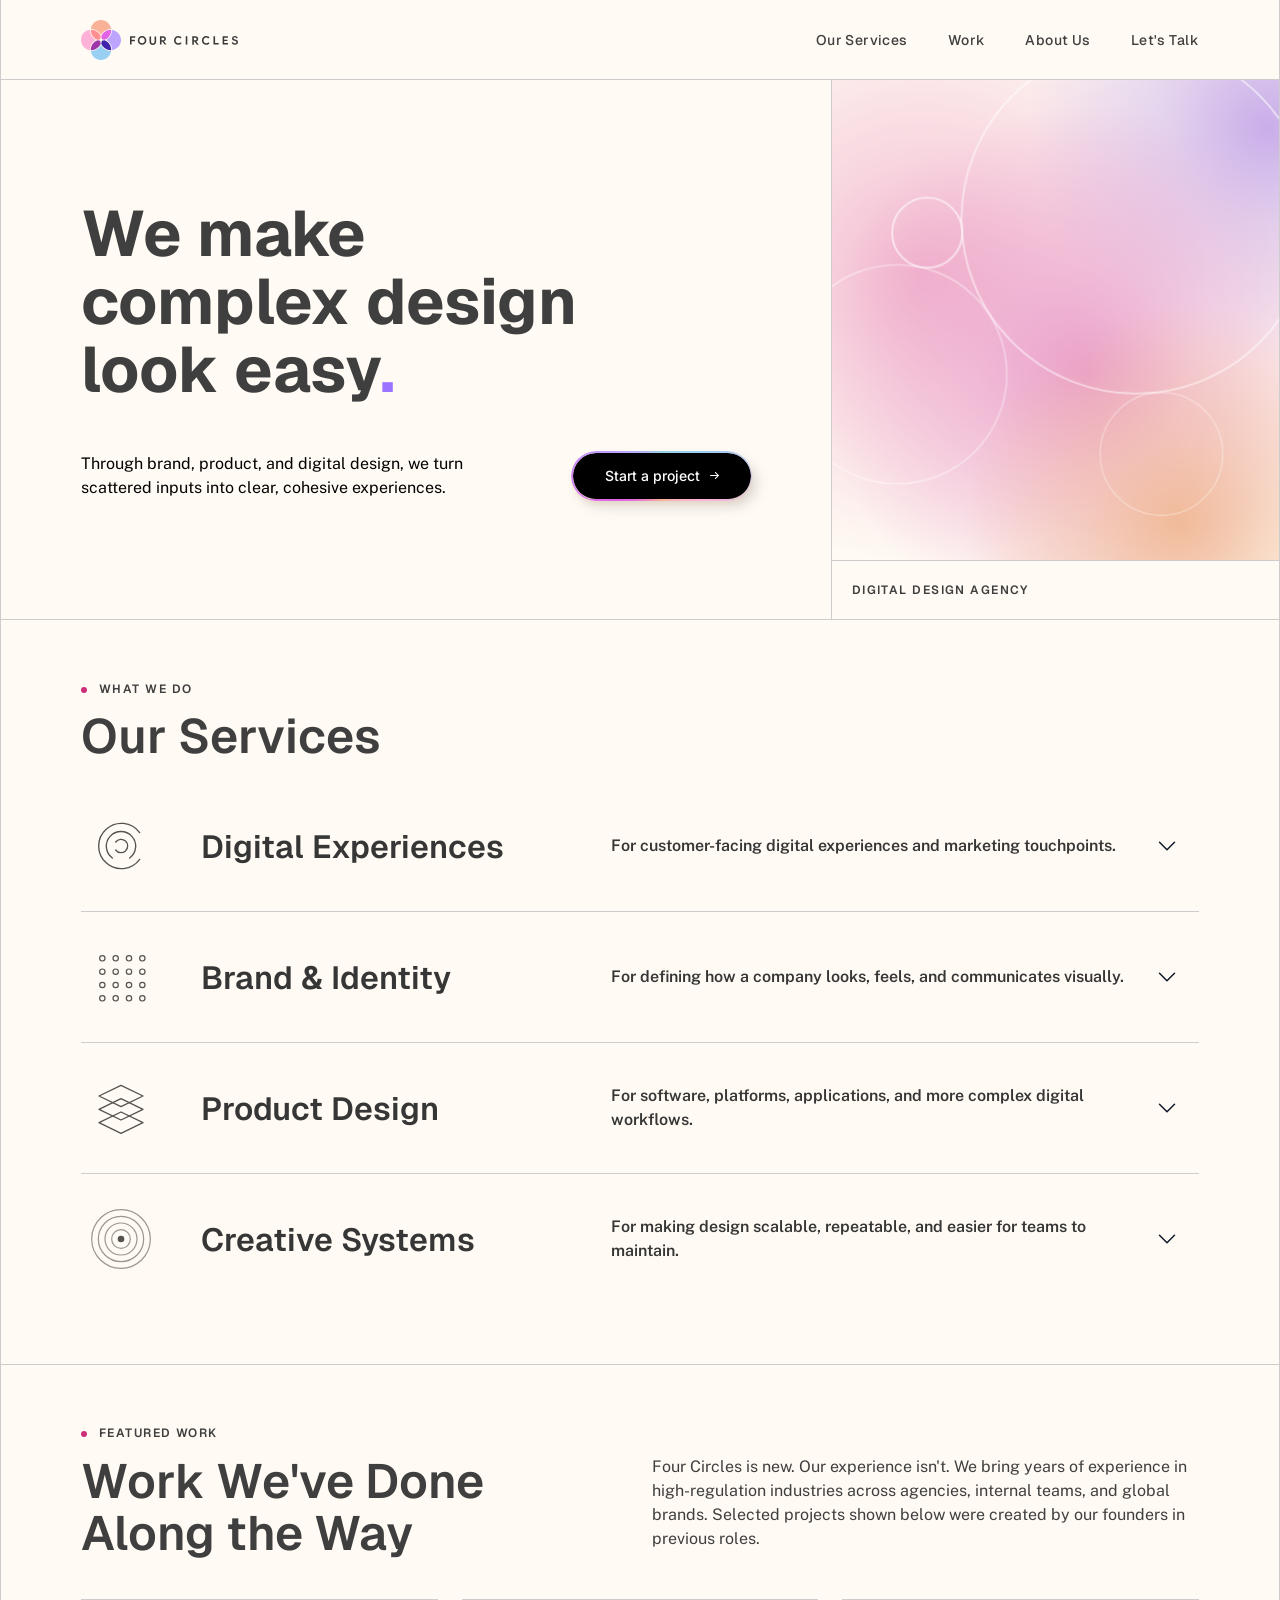
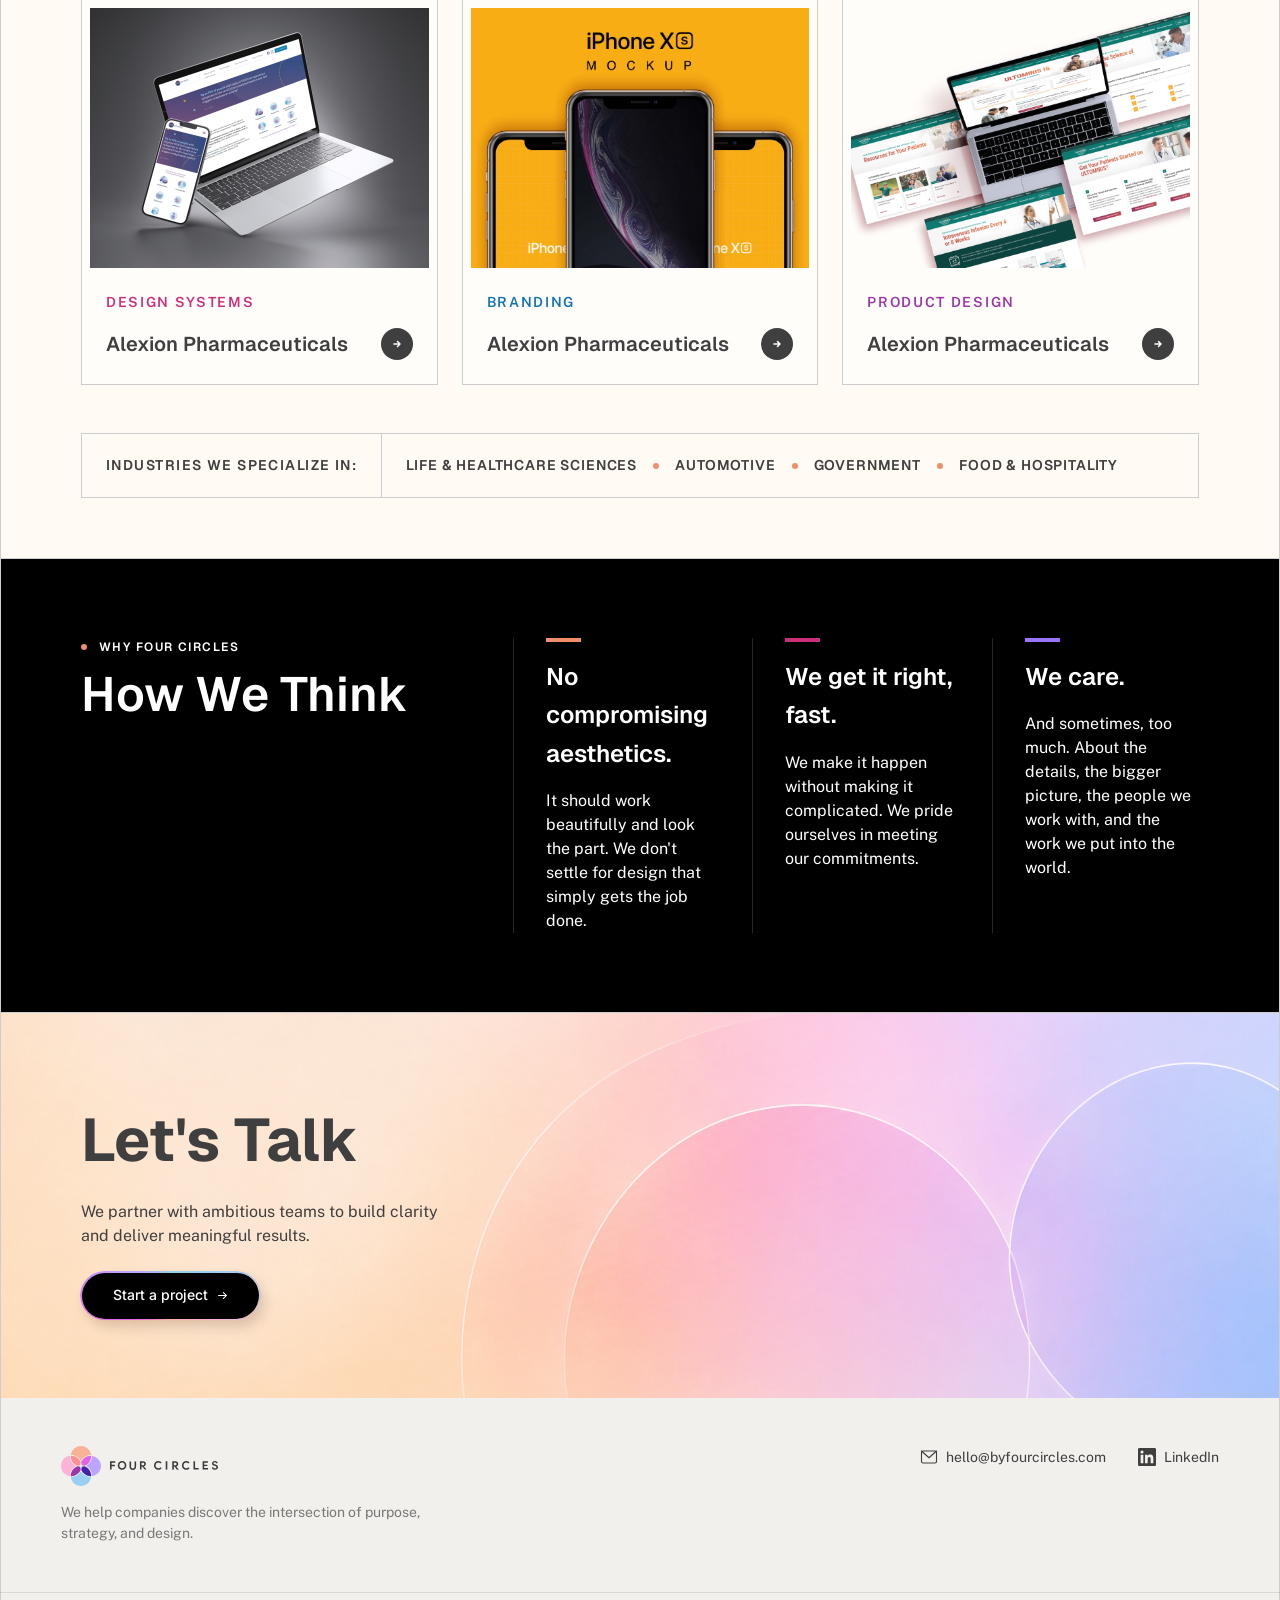
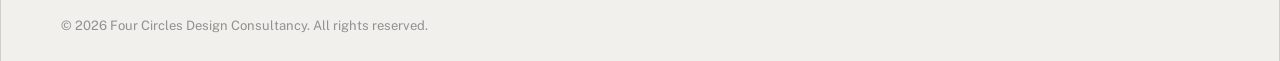
==== commit 3a6a1ffb: "Remove password gate from site Co-Authored-By: Claude Opus 4.6 <noreply@anthropic.com>" ====
--- a/index.html
+++ b/index.html
@@ -3,7 +3,6 @@
 <head>
   <meta charset="UTF-8">
   <meta name="viewport" content="width=device-width, initial-scale=1.0">
-  <script>if(sessionStorage.getItem('fc-auth')!=='true')window.location.replace('password.html');</script>
   <title>Four Circles — A design agency that actually cares</title>
   <meta name="description" content="Four Circles is a design agency that actually cares. We deliver digital experiences, brand identity, product design, and creative systems for ambitious teams.">
   <meta name="keywords" content="design agency, branding, digital experience, UX design, product design, brand identity, design systems, creative agency">
